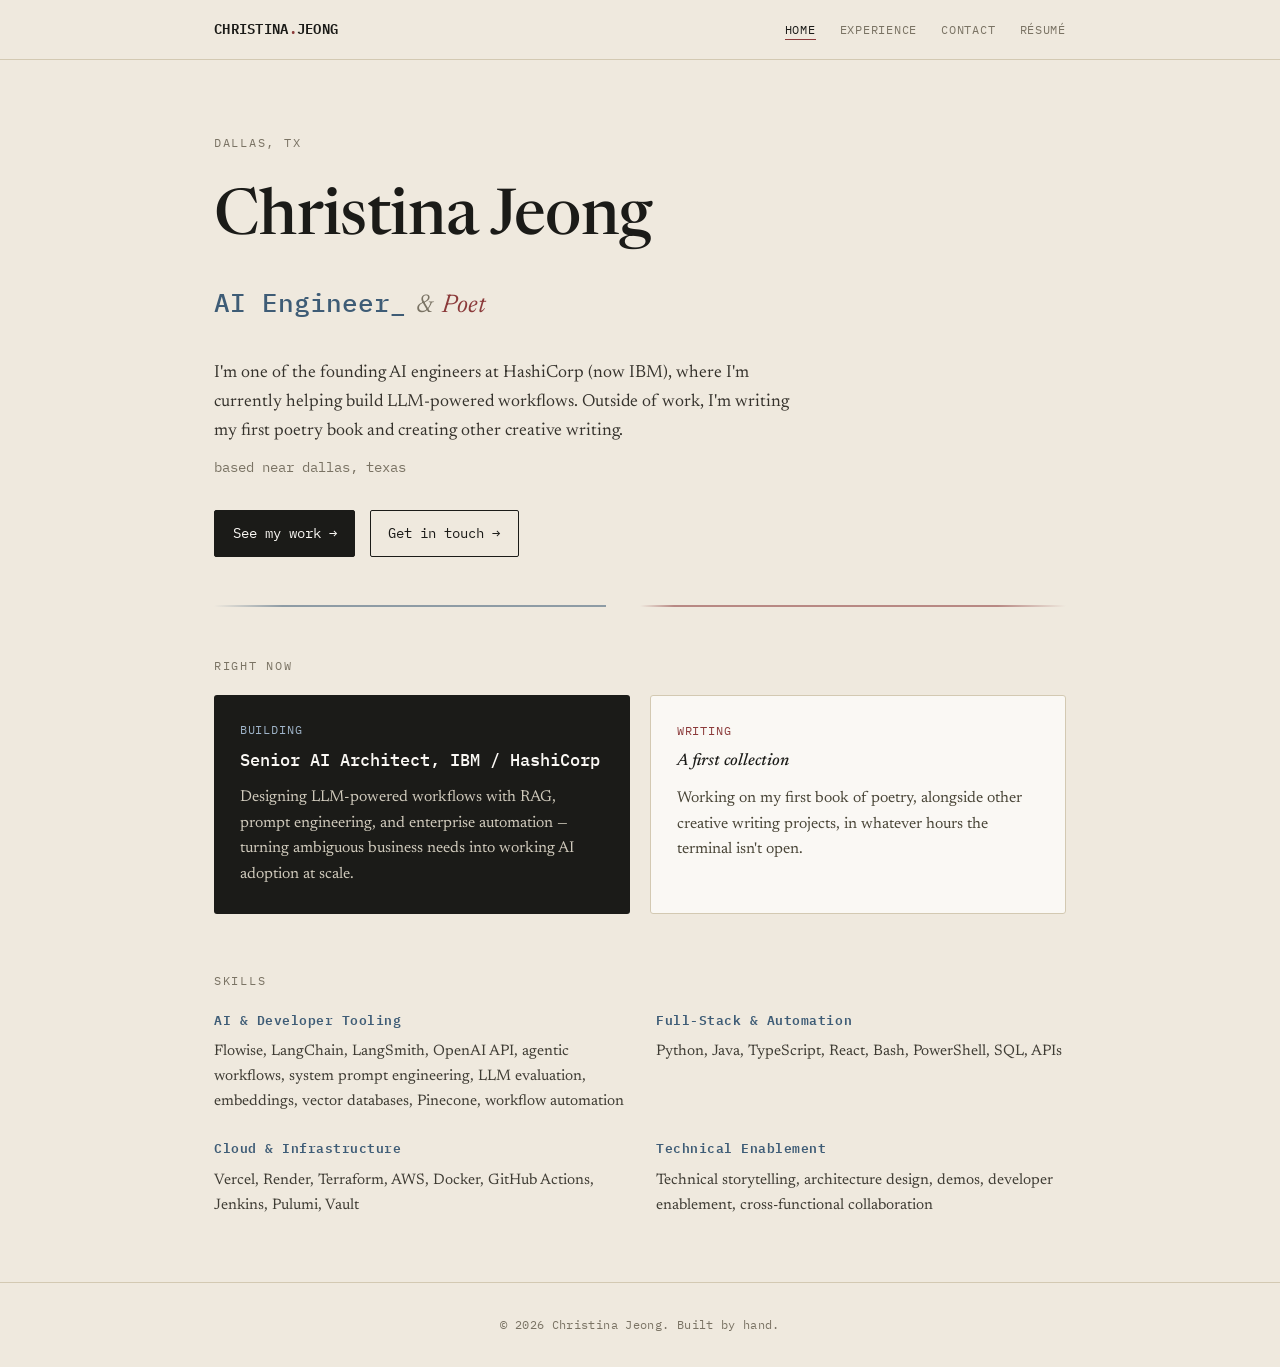
==== index.html @ e39c03c3 "Add files via upload" ====
<!DOCTYPE html>
<html lang="en">
<head>
<meta charset="UTF-8">
<meta name="viewport" content="width=device-width, initial-scale=1.0">
<title>Christina Jeong — AI Engineer &amp; Poet</title>
<meta name="description" content="Christina Jeong is an AI engineer at HashiCorp / IBM building LLM-powered workflows, and a poet writing her first collection.">
<link rel="stylesheet" href="style.css">
</head>
<body>

<nav class="site-nav">
  <div class="wrap">
    <a class="brand" href="index.html">CHRISTINA<span class="dot">.</span>JEONG</a>
    <ul>
      <li><a href="index.html" aria-current="page">Home</a></li>
      <li><a href="experience.html">Experience</a></li>
      <li><a href="contact.html">Contact</a></li>
      <li><a href="resume.pdf">Résumé</a></li>
    </ul>
  </div>
</nav>

<header class="hero">
  <p class="eyebrow">Dallas, TX</p>
  <h1>Christina Jeong</h1>
  <p class="dual-role">
    <span class="voice-code">AI Engineer</span>
    <span class="amp">&amp;</span>
    <span class="voice-verse">Poet</span>
  </p>
  <p class="bio">
    I'm one of the founding AI engineers at HashiCorp (now IBM), where I'm currently
    helping build LLM-powered workflows. Outside of work, I'm writing my first
    poetry book and creating other creative writing.
  </p>
  <p class="location">based near dallas, texas</p>
  <div class="cta-row">
    <a class="btn primary" href="experience.html">See my work →</a>
    <a class="btn ghost" href="contact.html">Get in touch →</a>
  </div>
</header>

<div class="divider"><hr></div>

<section class="now">
  <p class="section-label">Right now</p>
  <div class="now-grid">
    <div class="card code">
      <span class="tag">Building</span>
      <h3>Senior AI Architect, IBM / HashiCorp</h3>
      <p>Designing LLM-powered workflows with RAG, prompt engineering, and
      enterprise automation — turning ambiguous business needs into working
      AI adoption at scale.</p>
    </div>
    <div class="card verse">
      <span class="tag">Writing</span>
      <h3>A first collection</h3>
      <p>Working on my first book of poetry, alongside other creative
      writing projects, in whatever hours the terminal isn't open.</p>
    </div>
  </div>
</section>

<section class="skills">
  <p class="section-label">Skills</p>
  <div class="skill-grid">
    <div class="skill-group">
      <h4>AI &amp; Developer Tooling</h4>
      <p>Flowise, LangChain, LangSmith, OpenAI API, agentic workflows, system
      prompt engineering, LLM evaluation, embeddings, vector databases,
      Pinecone, workflow automation</p>
    </div>
    <div class="skill-group">
      <h4>Full-Stack &amp; Automation</h4>
      <p>Python, Java, TypeScript, React, Bash, PowerShell, SQL, APIs</p>
    </div>
    <div class="skill-group">
      <h4>Cloud &amp; Infrastructure</h4>
      <p>Vercel, Render, Terraform, AWS, Docker, GitHub Actions, Jenkins,
      Pulumi, Vault</p>
    </div>
    <div class="skill-group">
      <h4>Technical Enablement</h4>
      <p>Technical storytelling, architecture design, demos, developer
      enablement, cross-functional collaboration</p>
    </div>
  </div>
</section>

<footer class="site-footer">
  <p>© 2026 Christina Jeong. Built by hand.</p>
</footer>

</body>
</html>
---- style.css ----
/* ============================================================
   Christina Jeong — portfolio stylesheet
   Design concept: two voices, one person — the precision of a
   terminal (AI engineer) and the cadence of a page (poet).
   Mono type carries the engineering voice; italic serif carries
   the literary one. Everything else stays quiet around that.
   ============================================================ */

@import url('https://fonts.googleapis.com/css2?family=IBM+Plex+Mono:ital,wght@0,400;0,500;0,600;1,400&family=Newsreader:ital,opsz,wght@0,6..72,400;0,6..72,500;0,6..72,600;1,6..72,400;1,6..72,500&display=swap');

:root {
  --ink: #1b1b18;
  --paper: #efe9de;
  --paper-dim: #e2dbc9;
  --paper-line: #d3c9b2;
  --code: #3e5c76;
  --verse: #8b3a3a;
  --muted: #7a7364;
  --white: #faf8f4;

  --font-mono: 'IBM Plex Mono', ui-monospace, monospace;
  --font-serif: 'Newsreader', Georgia, serif;

  --max-width: 780px;
  --edge: 1.5rem;
}

* {
  box-sizing: border-box;
}

html {
  scroll-behavior: smooth;
}

@media (prefers-reduced-motion: reduce) {
  html {
    scroll-behavior: auto;
  }
  * {
    animation-duration: 0.01ms !important;
    transition-duration: 0.01ms !important;
  }
}

body {
  margin: 0;
  background: var(--paper);
  color: var(--ink);
  font-family: var(--font-serif);
  font-size: 1.05rem;
  line-height: 1.65;
  -webkit-font-smoothing: antialiased;
}

a {
  color: inherit;
}

a:focus-visible,
button:focus-visible {
  outline: 2px solid var(--code);
  outline-offset: 3px;
}

.wrap {
  max-width: var(--max-width);
  margin: 0 auto;
  padding: 0 var(--edge);
}

/* ---------- nav ---------- */

.site-nav {
  border-bottom: 1px solid var(--paper-line);
  position: sticky;
  top: 0;
  background: rgba(239, 233, 222, 0.92);
  backdrop-filter: blur(6px);
  z-index: 10;
}

.site-nav .wrap {
  max-width: 900px;
  display: flex;
  align-items: center;
  justify-content: space-between;
  padding-top: 1rem;
  padding-bottom: 1rem;
  gap: 1rem;
  flex-wrap: wrap;
}

.site-nav .brand {
  font-family: var(--font-mono);
  font-weight: 600;
  font-size: 0.9rem;
  letter-spacing: 0.02em;
  text-decoration: none;
  color: var(--ink);
}

.site-nav .brand .dot {
  color: var(--verse);
}

.site-nav ul {
  list-style: none;
  display: flex;
  gap: 1.5rem;
  margin: 0;
  padding: 0;
  font-family: var(--font-mono);
  font-size: 0.78rem;
  letter-spacing: 0.06em;
  text-transform: uppercase;
}

.site-nav a {
  text-decoration: none;
  color: var(--muted);
  padding-bottom: 2px;
  border-bottom: 1px solid transparent;
}

.site-nav a:hover,
.site-nav a[aria-current='page'] {
  color: var(--ink);
  border-bottom-color: var(--verse);
}

/* ---------- hero ---------- */

.hero {
  max-width: 900px;
  margin: 0 auto;
  padding: 4.5rem var(--edge) 3rem;
}

.hero .eyebrow {
  font-family: var(--font-mono);
  font-size: 0.78rem;
  letter-spacing: 0.14em;
  text-transform: uppercase;
  color: var(--muted);
  margin: 0 0 0.9rem;
}

.hero h1 {
  font-size: clamp(2.6rem, 6vw, 4rem);
  font-weight: 500;
  margin: 0 0 0.6rem;
  letter-spacing: -0.01em;
}

.dual-role {
  font-size: clamp(1.2rem, 2.6vw, 1.6rem);
  margin: 0 0 2rem;
  display: flex;
  align-items: baseline;
  flex-wrap: wrap;
  gap: 0.6rem;
}

.dual-role .voice-code {
  font-family: var(--font-mono);
  font-weight: 500;
  color: var(--code);
}

.dual-role .voice-code::after {
  content: '_';
  animation: blink 1.1s step-end infinite;
}

@keyframes blink {
  50% {
    opacity: 0;
  }
}

.dual-role .amp {
  font-family: var(--font-serif);
  font-style: italic;
  color: var(--muted);
}

.dual-role .voice-verse {
  font-family: var(--font-serif);
  font-style: italic;
  color: var(--verse);
}

.hero p.bio {
  max-width: 58ch;
  font-size: 1.1rem;
  color: #35322c;
  margin: 0 0 0.6rem;
}

.hero .location {
  font-family: var(--font-mono);
  font-size: 0.85rem;
  color: var(--muted);
  margin: 0 0 2rem;
}

.cta-row {
  display: flex;
  gap: 0.9rem;
  flex-wrap: wrap;
}

.btn {
  font-family: var(--font-mono);
  font-size: 0.85rem;
  text-decoration: none;
  padding: 0.7rem 1.1rem;
  border-radius: 2px;
  border: 1px solid var(--ink);
  color: var(--ink);
  transition: background 0.15s ease, color 0.15s ease;
}

.btn.primary {
  background: var(--ink);
  color: var(--white);
}

.btn.primary:hover {
  background: var(--code);
  border-color: var(--code);
}

.btn.ghost:hover {
  background: var(--ink);
  color: var(--white);
}

/* ---------- signature divider: code dashes fading into an ink stroke ---------- */

.divider {
  max-width: 900px;
  margin: 0 auto;
  padding: 0 var(--edge);
}

.divider hr {
  border: none;
  height: 2px;
  margin: 0 0 3rem;
  background: linear-gradient(
    to right,
    transparent 0%,
    var(--code) 8%,
    var(--code) 46%,
    transparent 46%,
    transparent 50%,
    var(--verse) 54%,
    var(--verse) 92%,
    transparent 100%
  );
  opacity: 0.55;
}

/* ---------- now section: two cards, two textures ---------- */

.now {
  max-width: 900px;
  margin: 0 auto;
  padding: 0 var(--edge) 3.5rem;
}

.now > .section-label {
  font-family: var(--font-mono);
  font-size: 0.78rem;
  letter-spacing: 0.14em;
  text-transform: uppercase;
  color: var(--muted);
  margin: 0 0 1.2rem;
}

.now-grid {
  display: grid;
  grid-template-columns: 1fr 1fr;
  gap: 1.25rem;
}

@media (max-width: 640px) {
  .now-grid {
    grid-template-columns: 1fr;
  }
}

.card {
  padding: 1.6rem;
  border-radius: 3px;
}

.card h3 {
  margin: 0 0 0.6rem;
  font-size: 1.05rem;
}

.card p {
  margin: 0;
  font-size: 0.98rem;
}

.card.code {
  background: var(--ink);
  color: var(--paper);
}

.card.code .tag {
  font-family: var(--font-mono);
  font-size: 0.72rem;
  letter-spacing: 0.08em;
  text-transform: uppercase;
  color: #9fb4c8;
  display: block;
  margin-bottom: 0.5rem;
}

.card.code h3 {
  font-family: var(--font-mono);
  font-weight: 500;
  color: var(--white);
}

.card.code p {
  color: #cfc9bb;
}

.card.verse {
  background: var(--white);
  border: 1px solid var(--paper-line);
}

.card.verse .tag {
  font-family: var(--font-mono);
  font-size: 0.72rem;
  letter-spacing: 0.08em;
  text-transform: uppercase;
  color: var(--verse);
  display: block;
  margin-bottom: 0.5rem;
}

.card.verse h3 {
  font-style: italic;
  font-weight: 500;
}

.card.verse p {
  color: #4a4638;
}

/* ---------- skills ---------- */

.skills {
  max-width: 900px;
  margin: 0 auto;
  padding: 0 var(--edge) 4rem;
}

.skills > .section-label {
  font-family: var(--font-mono);
  font-size: 0.78rem;
  letter-spacing: 0.14em;
  text-transform: uppercase;
  color: var(--muted);
  margin: 0 0 1.2rem;
}

.skill-grid {
  display: grid;
  grid-template-columns: repeat(2, 1fr);
  gap: 1.5rem 2rem;
}

@media (max-width: 640px) {
  .skill-grid {
    grid-template-columns: 1fr;
  }
}

.skill-group h4 {
  font-family: var(--font-mono);
  font-size: 0.82rem;
  letter-spacing: 0.04em;
  color: var(--code);
  margin: 0 0 0.5rem;
  font-weight: 600;
}

.skill-group p {
  margin: 0;
  color: #3f3c34;
  font-size: 0.95rem;
}

/* ---------- footer ---------- */

.site-footer {
  border-top: 1px solid var(--paper-line);
  padding: 2rem var(--edge);
  text-align: center;
}

.site-footer p {
  font-family: var(--font-mono);
  font-size: 0.75rem;
  color: var(--muted);
  margin: 0;
  letter-spacing: 0.03em;
}

/* ---------- experience page ---------- */

.page-header {
  max-width: 900px;
  margin: 0 auto;
  padding: 3.5rem var(--edge) 2rem;
}

.page-header .eyebrow {
  font-family: var(--font-mono);
  font-size: 0.78rem;
  letter-spacing: 0.14em;
  text-transform: uppercase;
  color: var(--muted);
  margin: 0 0 0.7rem;
}

.page-header h1 {
  font-size: clamp(2rem, 4.5vw, 2.8rem);
  font-weight: 500;
  margin: 0 0 0.8rem;
}

.page-header p {
  max-width: 60ch;
  color: #3f3c34;
  margin: 0;
}

.timeline {
  max-width: 900px;
  margin: 0 auto;
  padding: 0 var(--edge) 3rem;
}

.role {
  padding: 2rem 0;
  border-top: 1px solid var(--paper-line);
}

.role:first-child {
  border-top: none;
}

.role-head {
  display: flex;
  justify-content: space-between;
  align-items: baseline;
  flex-wrap: wrap;
  gap: 0.4rem 1rem;
  margin-bottom: 0.3rem;
}

.role-head h2 {
  font-size: 1.25rem;
  font-weight: 500;
  margin: 0;
}

.role-head .dates {
  font-family: var(--font-mono);
  font-size: 0.8rem;
  color: var(--muted);
  white-space: nowrap;
}

.role .place {
  font-family: var(--font-mono);
  font-size: 0.8rem;
  color: var(--code);
  margin: 0 0 0.9rem;
}

.role ul {
  margin: 0;
  padding-left: 1.1rem;
}

.role li {
  margin-bottom: 0.5rem;
  color: #3f3c34;
}

.role li::marker {
  color: var(--verse);
}

.role-sub {
  margin-top: 1rem;
}

.role-sub h3 {
  font-family: var(--font-mono);
  font-size: 0.85rem;
  font-weight: 600;
  color: var(--ink);
  margin: 0 0 0.4rem;
}

.education {
  max-width: 900px;
  margin: 0 auto;
  padding: 0 var(--edge) 4rem;
}

.education .section-label {
  font-family: var(--font-mono);
  font-size: 0.78rem;
  letter-spacing: 0.14em;
  text-transform: uppercase;
  color: var(--muted);
  margin: 0 0 1rem;
}

.education .item {
  display: flex;
  justify-content: space-between;
  flex-wrap: wrap;
  gap: 0.3rem 1rem;
  border-top: 1px solid var(--paper-line);
  padding-top: 1.2rem;
}

.education .item .school {
  font-weight: 500;
}

.education .item .dates {
  font-family: var(--font-mono);
  font-size: 0.8rem;
  color: var(--muted);
}

/* ---------- contact page ---------- */

.contact-main {
  max-width: 900px;
  margin: 0 auto;
  padding: 4.5rem var(--edge) 4rem;
}

.contact-main .eyebrow {
  font-family: var(--font-mono);
  font-size: 0.78rem;
  letter-spacing: 0.14em;
  text-transform: uppercase;
  color: var(--muted);
  margin: 0 0 0.8rem;
}

.contact-main h1 {
  font-size: clamp(2.2rem, 5vw, 3.2rem);
  font-weight: 500;
  font-style: italic;
  margin: 0 0 1.2rem;
  color: var(--verse);
}

.contact-main > p {
  max-width: 55ch;
  color: #3f3c34;
  margin: 0 0 2.5rem;
}

.contact-list {
  list-style: none;
  margin: 0;
  padding: 0;
  display: flex;
  flex-direction: column;
  gap: 1rem;
  max-width: 480px;
}

.contact-list li {
  border: 1px solid var(--paper-line);
  border-radius: 3px;
  background: var(--white);
}

.contact-list a {
  display: flex;
  justify-content: space-between;
  align-items: center;
  padding: 1rem 1.2rem;
  text-decoration: none;
  gap: 1rem;
}

.contact-list .label {
  font-family: var(--font-mono);
  font-size: 0.72rem;
  letter-spacing: 0.08em;
  text-transform: uppercase;
  color: var(--muted);
  display: block;
  margin-bottom: 0.2rem;
}

.contact-list .value {
  font-size: 1rem;
  word-break: break-word;
}

.contact-list .arrow {
  font-family: var(--font-mono);
  color: var(--code);
  flex-shrink: 0;
}

.contact-list a:hover .arrow {
  color: var(--verse);
}
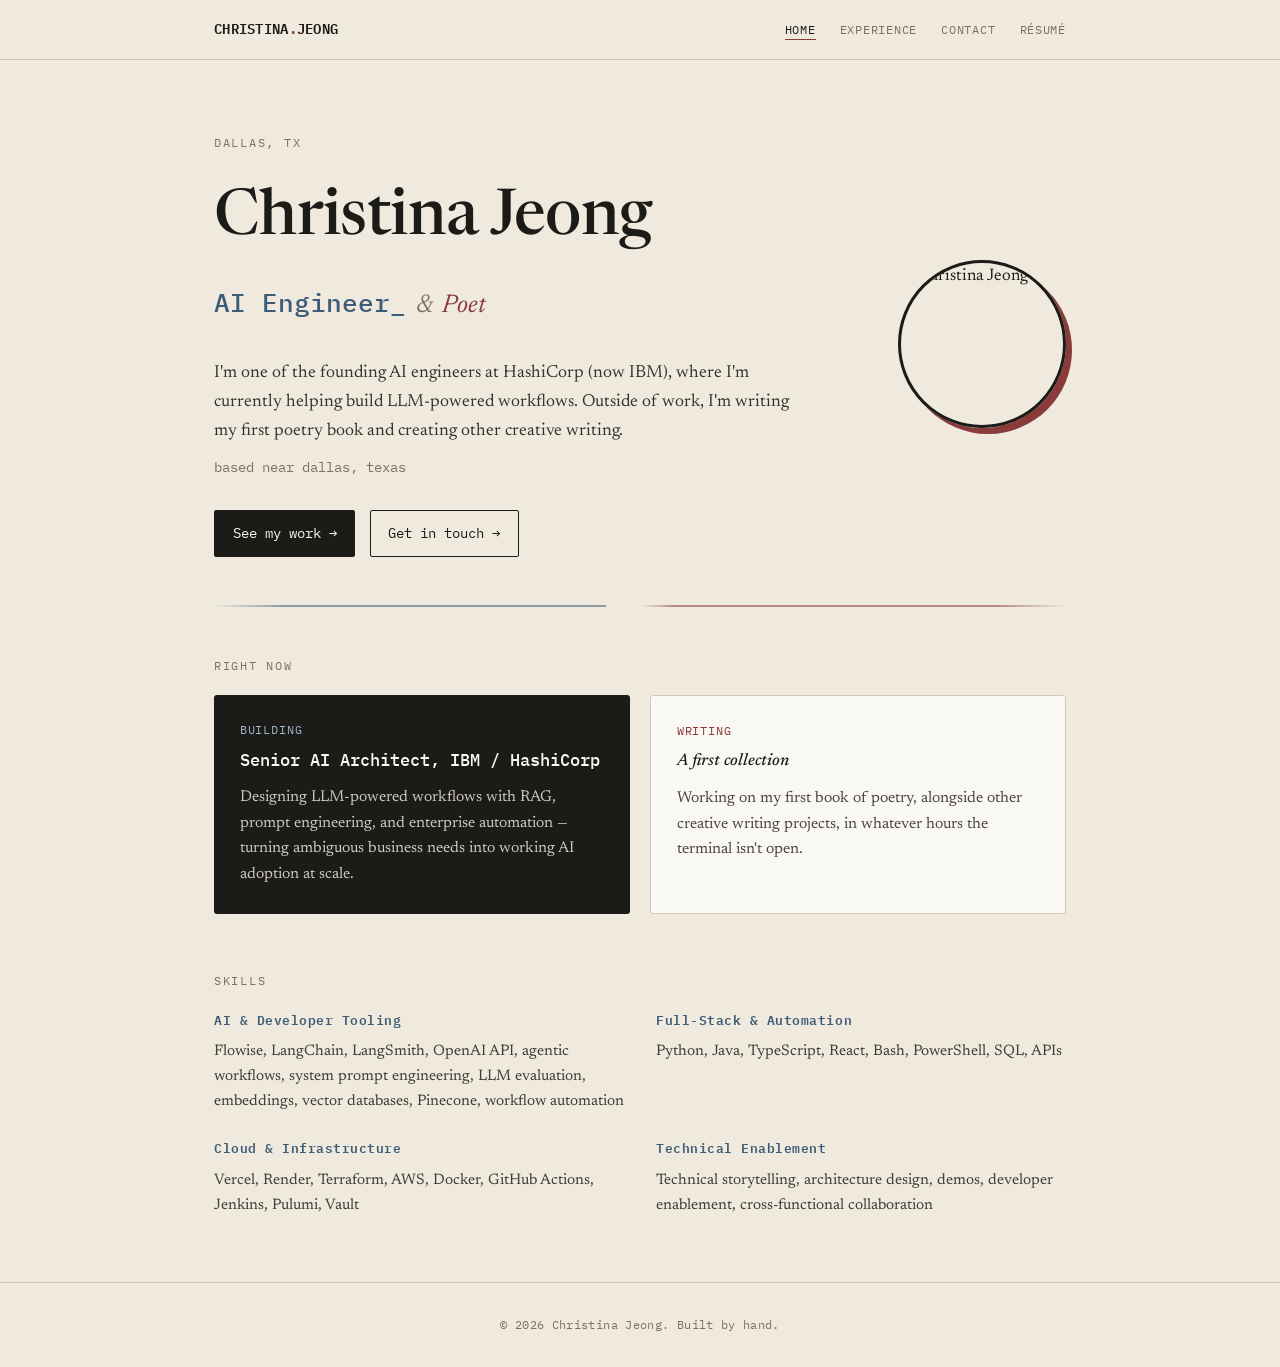
==== commit 129a8371: "Add files via upload" ====
--- a/index.html
+++ b/index.html
@@ -22,22 +22,27 @@
 </nav>
 
 <header class="hero">
-  <p class="eyebrow">Dallas, TX</p>
-  <h1>Christina Jeong</h1>
-  <p class="dual-role">
-    <span class="voice-code">AI Engineer</span>
-    <span class="amp">&amp;</span>
-    <span class="voice-verse">Poet</span>
-  </p>
-  <p class="bio">
-    I'm one of the founding AI engineers at HashiCorp (now IBM), where I'm currently
-    helping build LLM-powered workflows. Outside of work, I'm writing my first
-    poetry book and creating other creative writing.
-  </p>
-  <p class="location">based near dallas, texas</p>
-  <div class="cta-row">
-    <a class="btn primary" href="experience.html">See my work →</a>
-    <a class="btn ghost" href="contact.html">Get in touch →</a>
+  <div class="hero-text">
+    <p class="eyebrow">Dallas, TX</p>
+    <h1>Christina Jeong</h1>
+    <p class="dual-role">
+      <span class="voice-code">AI Engineer</span>
+      <span class="amp">&amp;</span>
+      <span class="voice-verse">Poet</span>
+    </p>
+    <p class="bio">
+      I'm one of the founding AI engineers at HashiCorp (now IBM), where I'm currently
+      helping build LLM-powered workflows. Outside of work, I'm writing my first
+      poetry book and creating other creative writing.
+    </p>
+    <p class="location">based near dallas, texas</p>
+    <div class="cta-row">
+      <a class="btn primary" href="experience.html">See my work →</a>
+      <a class="btn ghost" href="contact.html">Get in touch →</a>
+    </div>
+  </div>
+  <div class="headshot">
+    <img src="img/headshot.jpg" alt="Christina Jeong">
   </div>
 </header>
 
--- a/style.css
+++ b/style.css
@@ -135,6 +135,48 @@
   max-width: 900px;
   margin: 0 auto;
   padding: 4.5rem var(--edge) 3rem;
+  display: flex;
+  align-items: center;
+  gap: 3rem;
+}
+
+.hero .hero-text {
+  flex: 1;
+  min-width: 0;
+}
+
+.hero .headshot {
+  flex-shrink: 0;
+  width: 168px;
+  height: 168px;
+  border-radius: 50%;
+  overflow: hidden;
+  border: 3px solid var(--ink);
+  box-shadow: 6px 6px 0 var(--verse);
+}
+
+.hero .headshot img {
+  width: 100%;
+  height: 100%;
+  object-fit: cover;
+  display: block;
+}
+
+@media (max-width: 640px) {
+  .hero {
+    flex-direction: column-reverse;
+    text-align: center;
+    gap: 1.75rem;
+  }
+
+  .hero .dual-role,
+  .hero .cta-row {
+    justify-content: center;
+  }
+
+  .hero .bio {
+    max-width: 100%;
+  }
 }
 
 .hero .eyebrow {
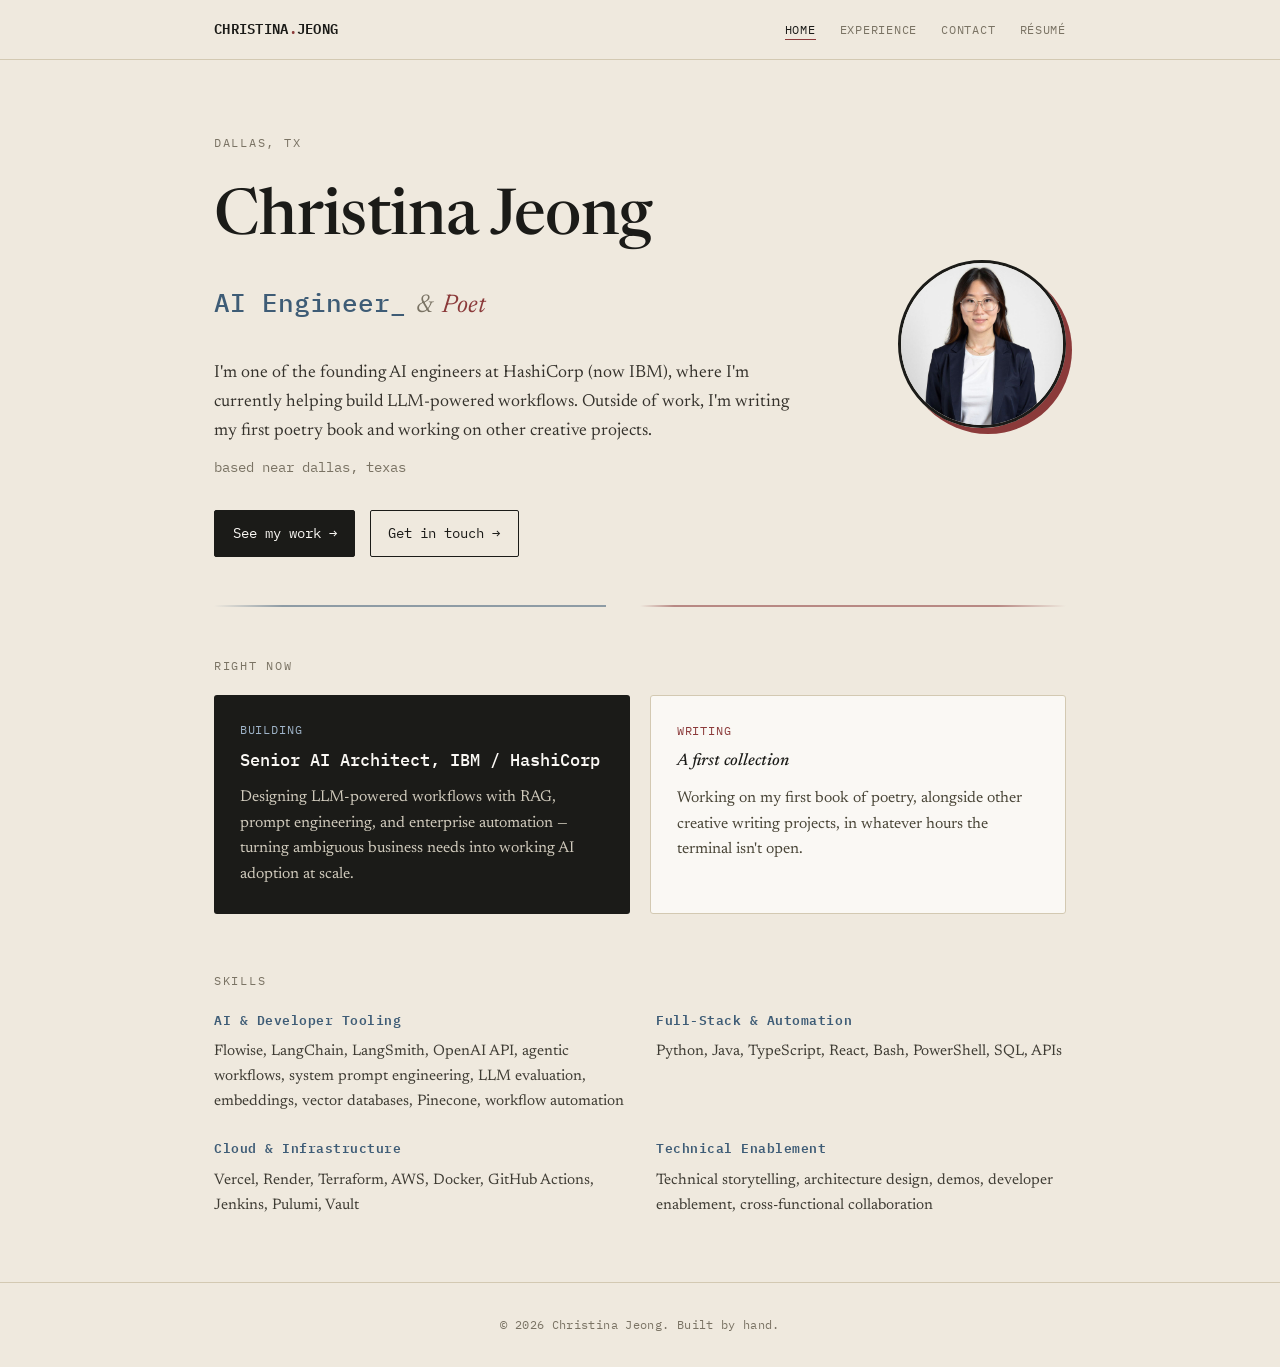
==== commit c150e6cb: "moved headshot into img folder" ====
--- a/index.html
+++ b/index.html
@@ -33,7 +33,7 @@
     <p class="bio">
       I'm one of the founding AI engineers at HashiCorp (now IBM), where I'm currently
       helping build LLM-powered workflows. Outside of work, I'm writing my first
-      poetry book and creating other creative writing.
+      poetry book and working on other creative projects.
     </p>
     <p class="location">based near dallas, texas</p>
     <div class="cta-row">
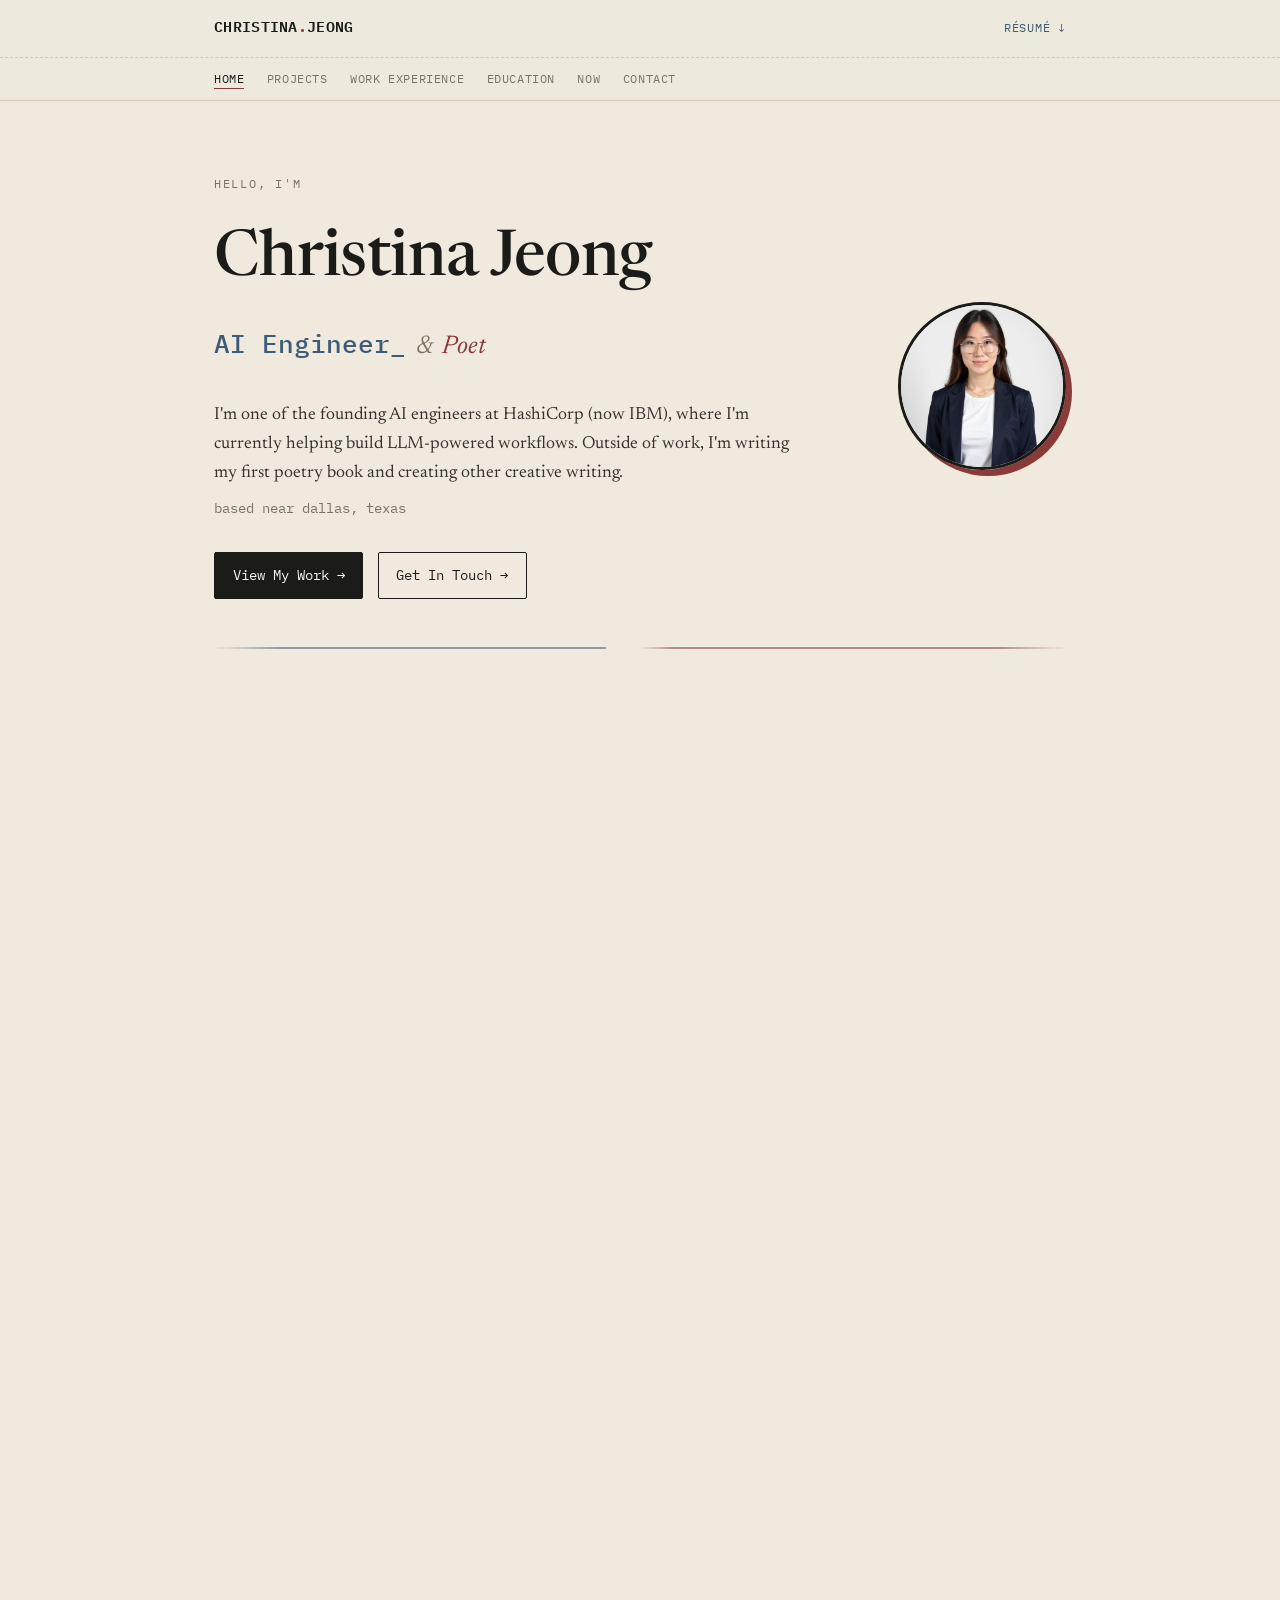
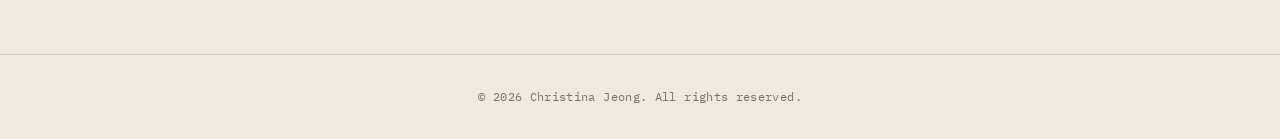
==== commit e3fc2a3d: "updating site layout and content" ====
--- a/index.html
+++ b/index.html
@@ -9,21 +9,30 @@
 </head>
 <body>
 
-<nav class="site-nav">
-  <div class="wrap">
-    <a class="brand" href="index.html">CHRISTINA<span class="dot">.</span>JEONG</a>
-    <ul>
-      <li><a href="index.html" aria-current="page">Home</a></li>
-      <li><a href="experience.html">Experience</a></li>
-      <li><a href="contact.html">Contact</a></li>
-      <li><a href="resume.pdf">Résumé</a></li>
-    </ul>
+<div class="site-nav">
+  <div class="nav-top">
+    <div class="wrap">
+      <a class="brand" href="index.html">CHRISTINA<span class="dot">.</span>JEONG</a>
+      <a class="resume-link" href="resume.pdf">Résumé ↓</a>
+    </div>
   </div>
-</nav>
+  <div class="nav-secondary">
+    <div class="wrap">
+      <ul>
+        <li><a href="index.html" aria-current="page">Home</a></li>
+        <li><a href="projects.html">Projects</a></li>
+        <li><a href="experience.html">Work Experience</a></li>
+        <li><a href="education.html">Education</a></li>
+        <li><a href="now.html">Now</a></li>
+        <li><a href="contact.html">Contact</a></li>
+      </ul>
+    </div>
+  </div>
+</div>
 
 <header class="hero">
   <div class="hero-text">
-    <p class="eyebrow">Dallas, TX</p>
+    <p class="eyebrow">Hello, I'm</p>
     <h1>Christina Jeong</h1>
     <p class="dual-role">
       <span class="voice-code">AI Engineer</span>
@@ -33,12 +42,12 @@
     <p class="bio">
       I'm one of the founding AI engineers at HashiCorp (now IBM), where I'm currently
       helping build LLM-powered workflows. Outside of work, I'm writing my first
-      poetry book and working on other creative projects.
+      poetry book and creating other creative writing.
     </p>
     <p class="location">based near dallas, texas</p>
     <div class="cta-row">
-      <a class="btn primary" href="experience.html">See my work →</a>
-      <a class="btn ghost" href="contact.html">Get in touch →</a>
+      <a class="btn primary" href="experience.html">View My Work →</a>
+      <a class="btn ghost" href="contact.html">Get In Touch →</a>
     </div>
   </div>
   <div class="headshot">
@@ -48,26 +57,54 @@
 
 <div class="divider"><hr></div>
 
-<section class="now">
-  <p class="section-label">Right now</p>
-  <div class="now-grid">
-    <div class="card code">
-      <span class="tag">Building</span>
+<section class="highlights reveal">
+  <p class="section-label">Highlights</p>
+  <div class="highlight-grid">
+    <div class="highlight-card">
       <h3>Senior AI Architect, IBM / HashiCorp</h3>
-      <p>Designing LLM-powered workflows with RAG, prompt engineering, and
+      <p>Designing LLM-powered workflows using RAG, prompt engineering, and
       enterprise automation — turning ambiguous business needs into working
       AI adoption at scale.</p>
+      <a class="link" href="experience.html">View experience →</a>
     </div>
-    <div class="card verse">
-      <span class="tag">Writing</span>
-      <h3>A first collection</h3>
-      <p>Working on my first book of poetry, alongside other creative
+    <div class="highlight-card">
+      <h3>A First Poetry Collection</h3>
+      <p>Currently writing my first book of poetry alongside other creative
       writing projects, in whatever hours the terminal isn't open.</p>
+      <a class="link" href="now.html">See what I'm working on →</a>
     </div>
   </div>
 </section>
 
-<section class="skills">
+<section class="expertise reveal">
+  <p class="section-label">Areas of Expertise</p>
+  <div class="expertise-grid">
+    <div class="expertise-item">
+      <h3><span class="mark">＊</span> AI &amp; LLM Workflow Engineering</h3>
+      <p>Hands-on experience building LLM-powered workflows with RAG, system
+      prompt engineering, model evaluation, embeddings, vector databases,
+      and LangSmith observability.</p>
+    </div>
+    <div class="expertise-item">
+      <h3><span class="mark">＊</span> Solutions Architecture &amp; Enablement</h3>
+      <p>Technical discovery, adoption roadmaps, and stakeholder enablement
+      for enterprise accounts — translating complex capabilities into
+      measurable business outcomes.</p>
+    </div>
+    <div class="expertise-item">
+      <h3><span class="mark">＊</span> Cloud &amp; DevOps Engineering</h3>
+      <p>Infrastructure as code, cloud migration, and observability using
+      Terraform, AWS, Docker, and CI/CD pipelines.</p>
+    </div>
+    <div class="expertise-item">
+      <h3><span class="mark">＊</span> Creative Writing &amp; Poetry</h3>
+      <p><em>More on this soon — I'm still shaping how I want to write about
+      my writing.</em></p>
+    </div>
+  </div>
+</section>
+
+<section class="skills reveal">
   <p class="section-label">Skills</p>
   <div class="skill-grid">
     <div class="skill-group">
@@ -94,8 +131,9 @@
 </section>
 
 <footer class="site-footer">
-  <p>© 2026 Christina Jeong. Built by hand.</p>
+  <p>© 2026 Christina Jeong. All rights reserved.</p>
 </footer>
 
+<script src="main.js"></script>
 </body>
 </html>
--- a/style.css
+++ b/style.css
@@ -69,32 +69,35 @@
   padding: 0 var(--edge);
 }
 
-/* ---------- nav ---------- */
+/* ---------- nav (two-tier: identity row + section row) ---------- */
 
 .site-nav {
-  border-bottom: 1px solid var(--paper-line);
   position: sticky;
   top: 0;
-  background: rgba(239, 233, 222, 0.92);
+  background: rgba(239, 233, 222, 0.94);
   backdrop-filter: blur(6px);
   z-index: 10;
-}
-
-.site-nav .wrap {
+  border-bottom: 1px solid var(--paper-line);
+}
+
+.nav-top {
+  border-bottom: 1px dashed var(--paper-line);
+}
+
+.nav-top .wrap {
   max-width: 900px;
   display: flex;
   align-items: center;
   justify-content: space-between;
-  padding-top: 1rem;
-  padding-bottom: 1rem;
+  padding-top: 0.9rem;
+  padding-bottom: 0.9rem;
   gap: 1rem;
-  flex-wrap: wrap;
 }
 
 .site-nav .brand {
   font-family: var(--font-mono);
   font-weight: 600;
-  font-size: 0.9rem;
+  font-size: 0.95rem;
   letter-spacing: 0.02em;
   text-decoration: none;
   color: var(--ink);
@@ -104,16 +107,38 @@
   color: var(--verse);
 }
 
+.nav-top .resume-link {
+  font-family: var(--font-mono);
+  font-size: 0.78rem;
+  letter-spacing: 0.06em;
+  text-transform: uppercase;
+  text-decoration: none;
+  color: var(--code);
+  border-bottom: 1px solid transparent;
+}
+
+.nav-top .resume-link:hover {
+  border-bottom-color: var(--code);
+}
+
+.nav-secondary .wrap {
+  max-width: 900px;
+  padding-top: 0.7rem;
+  padding-bottom: 0.7rem;
+  overflow-x: auto;
+}
+
 .site-nav ul {
   list-style: none;
   display: flex;
-  gap: 1.5rem;
+  gap: 1.4rem;
   margin: 0;
   padding: 0;
   font-family: var(--font-mono);
-  font-size: 0.78rem;
-  letter-spacing: 0.06em;
-  text-transform: uppercase;
+  font-size: 0.76rem;
+  letter-spacing: 0.05em;
+  text-transform: uppercase;
+  white-space: nowrap;
 }
 
 .site-nav a {
@@ -121,6 +146,7 @@
   color: var(--muted);
   padding-bottom: 2px;
   border-bottom: 1px solid transparent;
+  transition: color 0.15s ease, border-color 0.15s ease;
 }
 
 .site-nav a:hover,
@@ -398,6 +424,369 @@
   color: #4a4638;
 }
 
+/* ---------- scroll reveal (pizazz, respects reduced motion) ---------- */
+
+.reveal {
+  opacity: 0;
+  transform: translateY(14px);
+  transition: opacity 0.6s ease, transform 0.6s ease;
+}
+
+.reveal.is-visible {
+  opacity: 1;
+  transform: translateY(0);
+}
+
+@media (prefers-reduced-motion: reduce) {
+  .reveal {
+    opacity: 1;
+    transform: none;
+  }
+}
+
+/* ---------- highlights ---------- */
+
+.highlights {
+  max-width: 900px;
+  margin: 0 auto;
+  padding: 0 var(--edge) 3.5rem;
+}
+
+.highlights > .section-label,
+.expertise > .section-label {
+  font-family: var(--font-mono);
+  font-size: 0.78rem;
+  letter-spacing: 0.14em;
+  text-transform: uppercase;
+  color: var(--muted);
+  margin: 0 0 1.2rem;
+}
+
+.highlight-grid {
+  display: grid;
+  grid-template-columns: 1fr 1fr;
+  gap: 1.25rem;
+}
+
+@media (max-width: 640px) {
+  .highlight-grid {
+    grid-template-columns: 1fr;
+  }
+}
+
+.highlight-card {
+  padding: 1.6rem;
+  border: 1px solid var(--paper-line);
+  border-radius: 3px;
+  background: var(--white);
+  transition: transform 0.2s ease, box-shadow 0.2s ease, border-color 0.2s ease;
+}
+
+.highlight-card:hover {
+  transform: translateY(-3px);
+  border-color: var(--code);
+  box-shadow: 4px 4px 0 var(--code);
+}
+
+.highlight-card h3 {
+  margin: 0 0 0.6rem;
+  font-size: 1.05rem;
+}
+
+.highlight-card p {
+  margin: 0 0 1rem;
+  font-size: 0.96rem;
+  color: #4a4638;
+}
+
+.highlight-card .link {
+  font-family: var(--font-mono);
+  font-size: 0.82rem;
+  text-decoration: none;
+  color: var(--verse);
+  border-bottom: 1px solid transparent;
+}
+
+.highlight-card .link:hover {
+  border-bottom-color: var(--verse);
+}
+
+/* ---------- areas of expertise ---------- */
+
+.expertise {
+  max-width: 900px;
+  margin: 0 auto;
+  padding: 0 var(--edge) 3.5rem;
+}
+
+.expertise-grid {
+  display: grid;
+  grid-template-columns: 1fr 1fr;
+  gap: 1.5rem 2rem;
+}
+
+@media (max-width: 640px) {
+  .expertise-grid {
+    grid-template-columns: 1fr;
+  }
+}
+
+.expertise-item h3 {
+  font-size: 1rem;
+  margin: 0 0 0.5rem;
+  display: flex;
+  align-items: center;
+  gap: 0.5rem;
+}
+
+.expertise-item h3 .mark {
+  color: var(--verse);
+  font-family: var(--font-serif);
+  font-style: italic;
+}
+
+.expertise-item p {
+  margin: 0;
+  font-size: 0.95rem;
+  color: #4a4638;
+}
+
+/* ---------- now page: story intro + personal facts ---------- */
+
+.story-intro {
+  max-width: 900px;
+  margin: 0 auto;
+  padding: 0 var(--edge) 3rem;
+}
+
+.story-intro blockquote {
+  margin: 0;
+  padding-left: 1.5rem;
+  border-left: 3px solid var(--verse);
+  font-family: var(--font-serif);
+  font-style: italic;
+  font-size: 1.35rem;
+  line-height: 1.55;
+  color: #2a271f;
+}
+
+.story-intro .fine-print {
+  margin: 1rem 0 0 1.5rem;
+  font-family: var(--font-mono);
+  font-size: 0.78rem;
+  letter-spacing: 0.04em;
+  color: var(--muted);
+}
+
+.facts {
+  max-width: 900px;
+  margin: 0 auto;
+  padding: 0 var(--edge) 3rem;
+}
+
+.facts > .section-label {
+  font-family: var(--font-mono);
+  font-size: 0.78rem;
+  letter-spacing: 0.14em;
+  text-transform: uppercase;
+  color: var(--muted);
+  margin: 0 0 1.2rem;
+}
+
+.facts-grid {
+  display: grid;
+  grid-template-columns: 1fr 1fr;
+  gap: 1.5rem 2rem;
+}
+
+@media (max-width: 640px) {
+  .facts-grid {
+    grid-template-columns: 1fr;
+  }
+}
+
+.fact-block h4 {
+  font-family: var(--font-mono);
+  font-size: 0.82rem;
+  letter-spacing: 0.04em;
+  color: var(--code);
+  margin: 0 0 0.7rem;
+  font-weight: 600;
+}
+
+.tag-row {
+  display: flex;
+  flex-wrap: wrap;
+  gap: 0.5rem;
+}
+
+.tag-chip {
+  font-family: var(--font-mono);
+  font-size: 0.8rem;
+  border: 1px solid var(--paper-line);
+  background: var(--white);
+  border-radius: 999px;
+  padding: 0.35rem 0.8rem;
+  color: #3f3c34;
+}
+
+.tag-chip .level {
+  color: var(--verse);
+  font-size: 0.7rem;
+  text-transform: uppercase;
+  letter-spacing: 0.04em;
+  margin-left: 0.3rem;
+}
+
+.tag-chip.learning {
+  border-style: dashed;
+  border-color: var(--code);
+  color: var(--code);
+}
+
+.fact-block p.plain {
+  margin: 0;
+  font-size: 0.95rem;
+  color: #4a4638;
+}
+
+.fact-block .book-title {
+  font-style: italic;
+}
+
+/* ---------- project preview card ---------- */
+
+.project-list {
+  max-width: 900px;
+  margin: 0 auto;
+  padding: 0 var(--edge) 2rem;
+}
+
+.project-card {
+  display: grid;
+  grid-template-columns: 220px 1fr;
+  gap: 1.75rem;
+  border: 1px solid var(--paper-line);
+  border-radius: 4px;
+  background: var(--white);
+  overflow: hidden;
+  text-decoration: none;
+  color: inherit;
+  transition: transform 0.2s ease, box-shadow 0.2s ease, border-color 0.2s ease;
+}
+
+.project-card:hover {
+  transform: translateY(-3px);
+  border-color: var(--verse);
+  box-shadow: 5px 5px 0 var(--verse);
+}
+
+.project-card .thumb {
+  width: 100%;
+  height: 100%;
+  min-height: 160px;
+  object-fit: cover;
+  display: block;
+}
+
+.project-card .content {
+  padding: 1.5rem 1.5rem 1.5rem 0;
+  display: flex;
+  flex-direction: column;
+  justify-content: center;
+}
+
+.project-card .badge {
+  display: inline-block;
+  align-self: flex-start;
+  font-family: var(--font-mono);
+  font-size: 0.68rem;
+  letter-spacing: 0.08em;
+  text-transform: uppercase;
+  color: var(--verse);
+  border: 1px solid var(--verse);
+  border-radius: 999px;
+  padding: 0.2rem 0.6rem;
+  margin-bottom: 0.7rem;
+}
+
+.project-card h3 {
+  margin: 0 0 0.3rem;
+  font-style: italic;
+  font-size: 1.3rem;
+}
+
+.project-card .subtitle {
+  font-family: var(--font-mono);
+  font-size: 0.8rem;
+  color: var(--muted);
+  margin: 0 0 0.8rem;
+}
+
+.project-card p.desc {
+  margin: 0 0 0.9rem;
+  font-size: 0.95rem;
+  color: #4a4638;
+}
+
+.project-card .meta {
+  font-family: var(--font-mono);
+  font-size: 0.75rem;
+  color: var(--code);
+}
+
+@media (max-width: 640px) {
+  .project-card {
+    grid-template-columns: 1fr;
+  }
+  .project-card .content {
+    padding: 0 1.25rem 1.5rem;
+  }
+  .project-card .thumb {
+    min-height: 200px;
+  }
+}
+
+/* ---------- placeholder ---------- */
+
+.placeholder-block {
+  max-width: 900px;
+  margin: 0 auto;
+  padding: 3rem var(--edge) 4.5rem;
+}
+
+.placeholder-card {
+  border: 1px dashed var(--paper-line);
+  border-radius: 4px;
+  padding: 2.5rem 2rem;
+  text-align: center;
+  background: rgba(255, 255, 255, 0.4);
+}
+
+.placeholder-card .tag {
+  display: inline-block;
+  font-family: var(--font-mono);
+  font-size: 0.7rem;
+  letter-spacing: 0.1em;
+  text-transform: uppercase;
+  color: var(--verse);
+  border: 1px solid var(--verse);
+  border-radius: 999px;
+  padding: 0.25rem 0.7rem;
+  margin-bottom: 1rem;
+}
+
+.placeholder-card h2 {
+  margin: 0 0 0.6rem;
+  font-size: 1.5rem;
+}
+
+.placeholder-card p {
+  max-width: 44ch;
+  margin: 0 auto 1.2rem;
+  color: var(--muted);
+}
+
 /* ---------- skills ---------- */
 
 .skills {
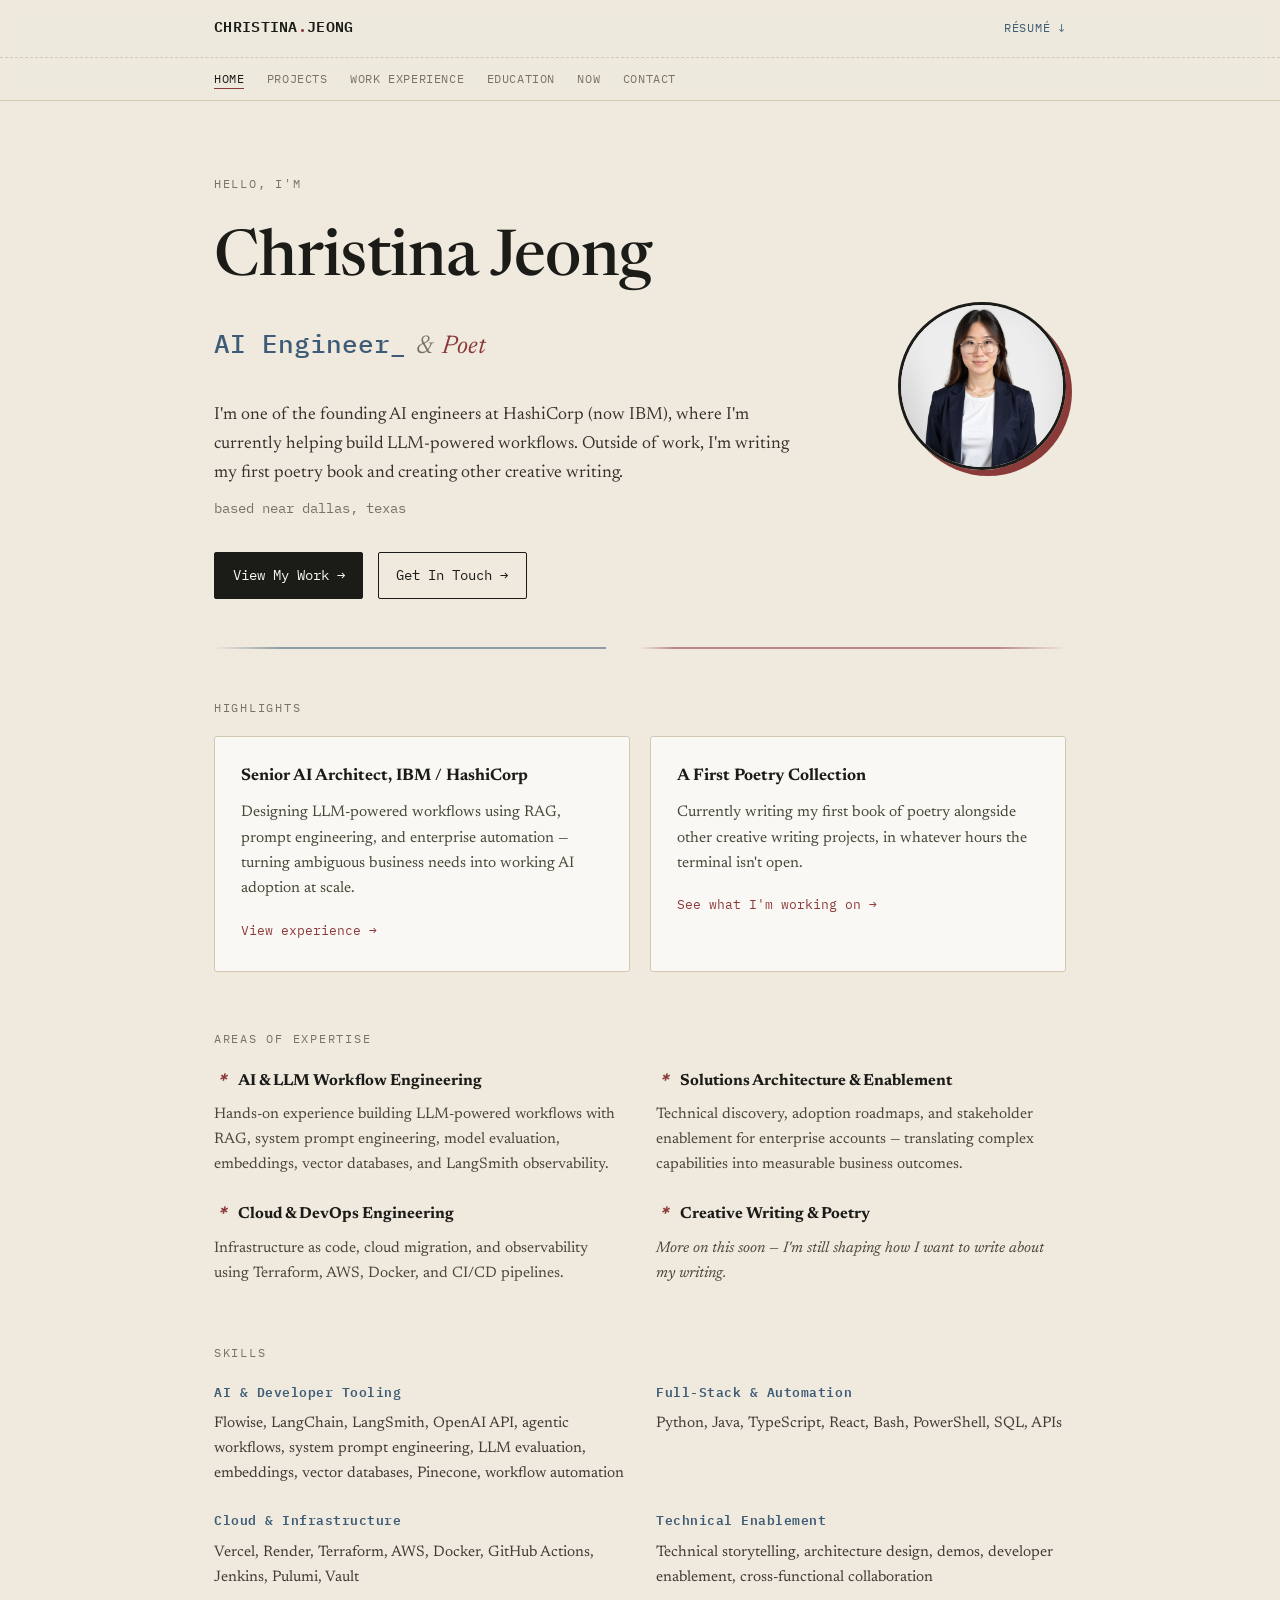
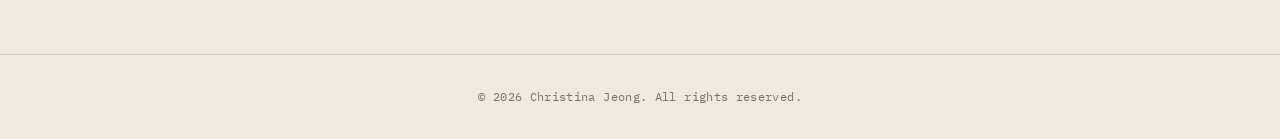
==== commit 4fead202: "fixing opacity issues" ====
--- a/index.html
+++ b/index.html
@@ -134,6 +134,5 @@
   <p>© 2026 Christina Jeong. All rights reserved.</p>
 </footer>
 
-<script src="main.js"></script>
 </body>
 </html>
--- a/style.css
+++ b/style.css
@@ -424,23 +424,26 @@
   color: #4a4638;
 }
 
-/* ---------- scroll reveal (pizazz, respects reduced motion) ---------- */
+/* ---------- entrance fade (CSS-only, no JS dependency) ---------- */
+
+@keyframes fadeUp {
+  from {
+    opacity: 0;
+    transform: translateY(14px);
+  }
+  to {
+    opacity: 1;
+    transform: none;
+  }
+}
 
 .reveal {
-  opacity: 0;
-  transform: translateY(14px);
-  transition: opacity 0.6s ease, transform 0.6s ease;
-}
-
-.reveal.is-visible {
-  opacity: 1;
-  transform: translateY(0);
+  animation: fadeUp 0.7s ease both;
 }
 
 @media (prefers-reduced-motion: reduce) {
   .reveal {
-    opacity: 1;
-    transform: none;
+    animation: none;
   }
 }
 
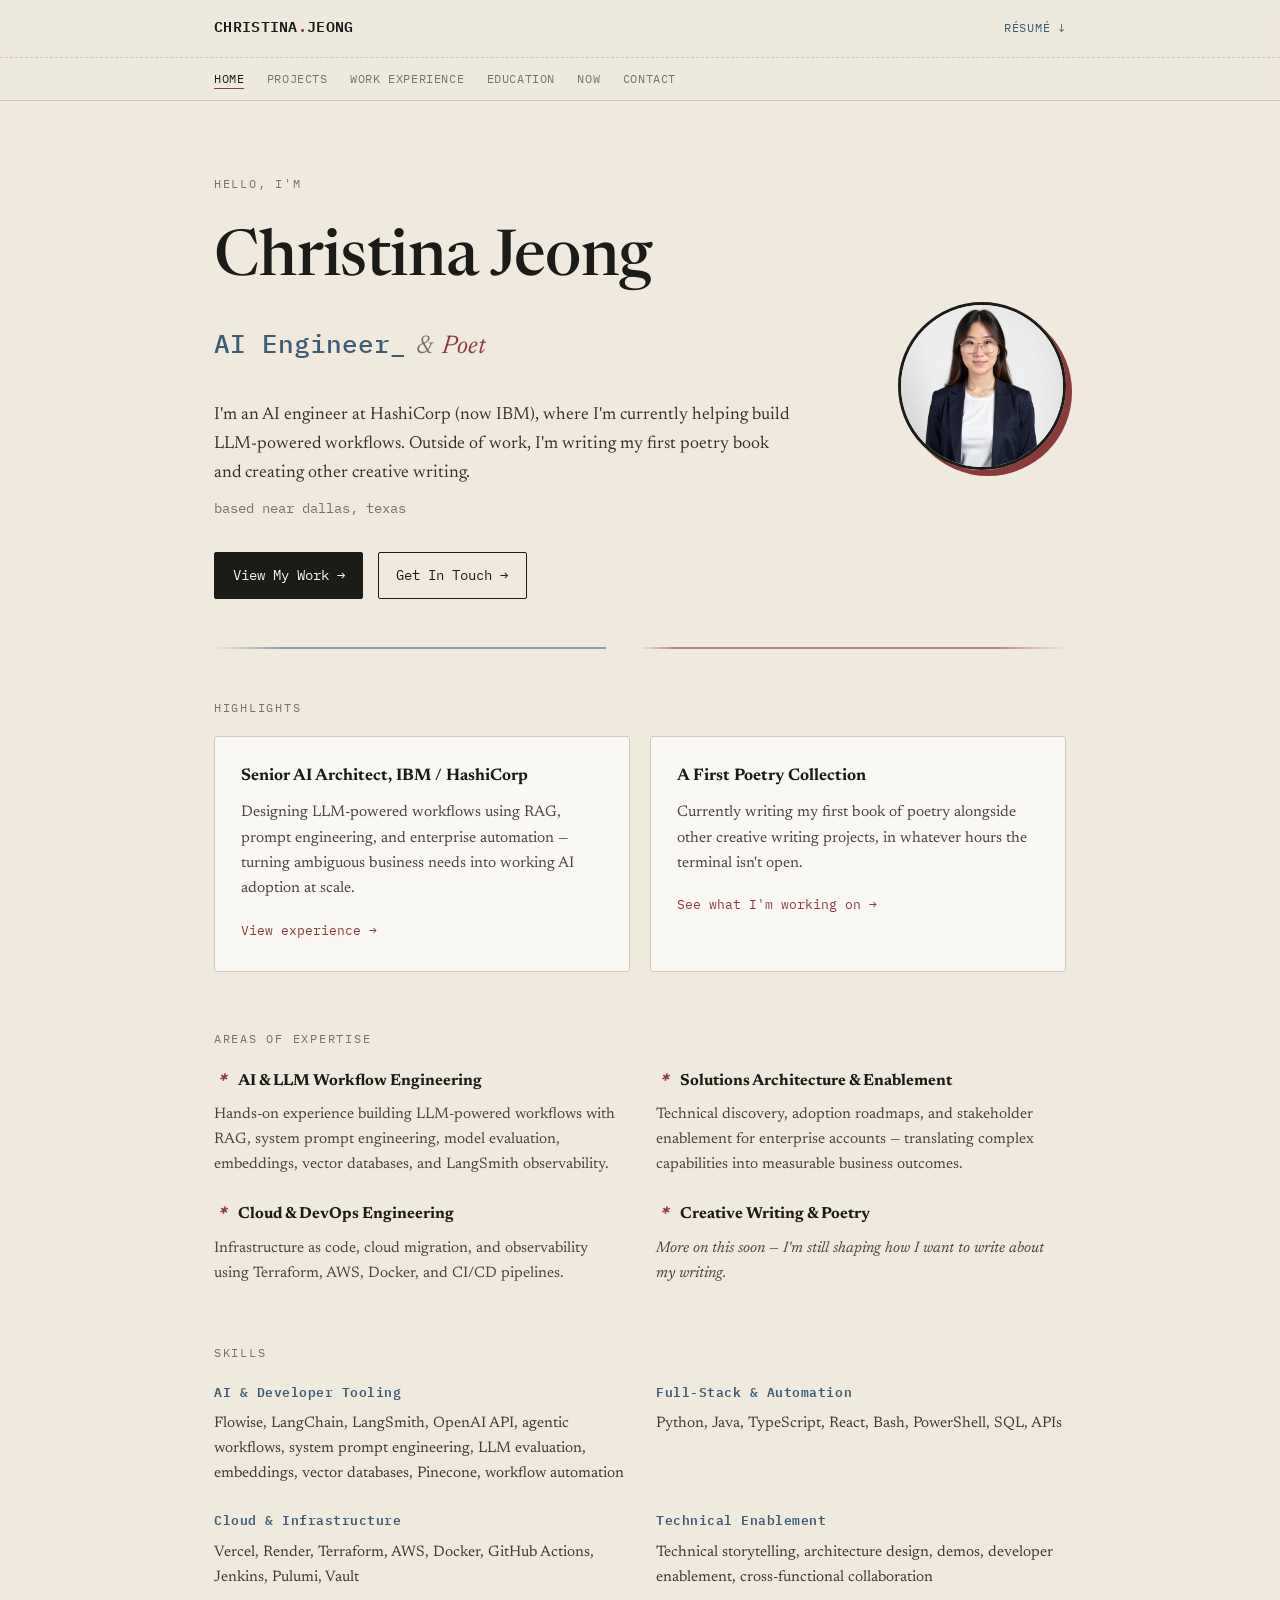
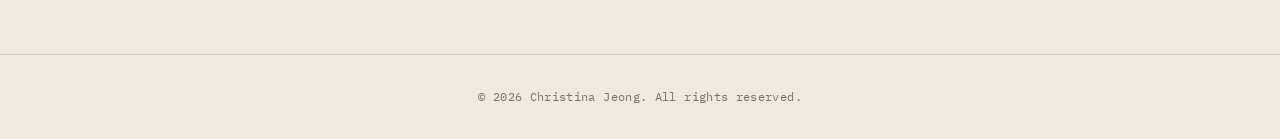
==== commit d0a0446f: "adding non traditional experience and more about my education" ====
--- a/index.html
+++ b/index.html
@@ -40,7 +40,7 @@
       <span class="voice-verse">Poet</span>
     </p>
     <p class="bio">
-      I'm one of the founding AI engineers at HashiCorp (now IBM), where I'm currently
+      I'm an AI engineer at HashiCorp (now IBM), where I'm currently
       helping build LLM-powered workflows. Outside of work, I'm writing my first
       poetry book and creating other creative writing.
     </p>
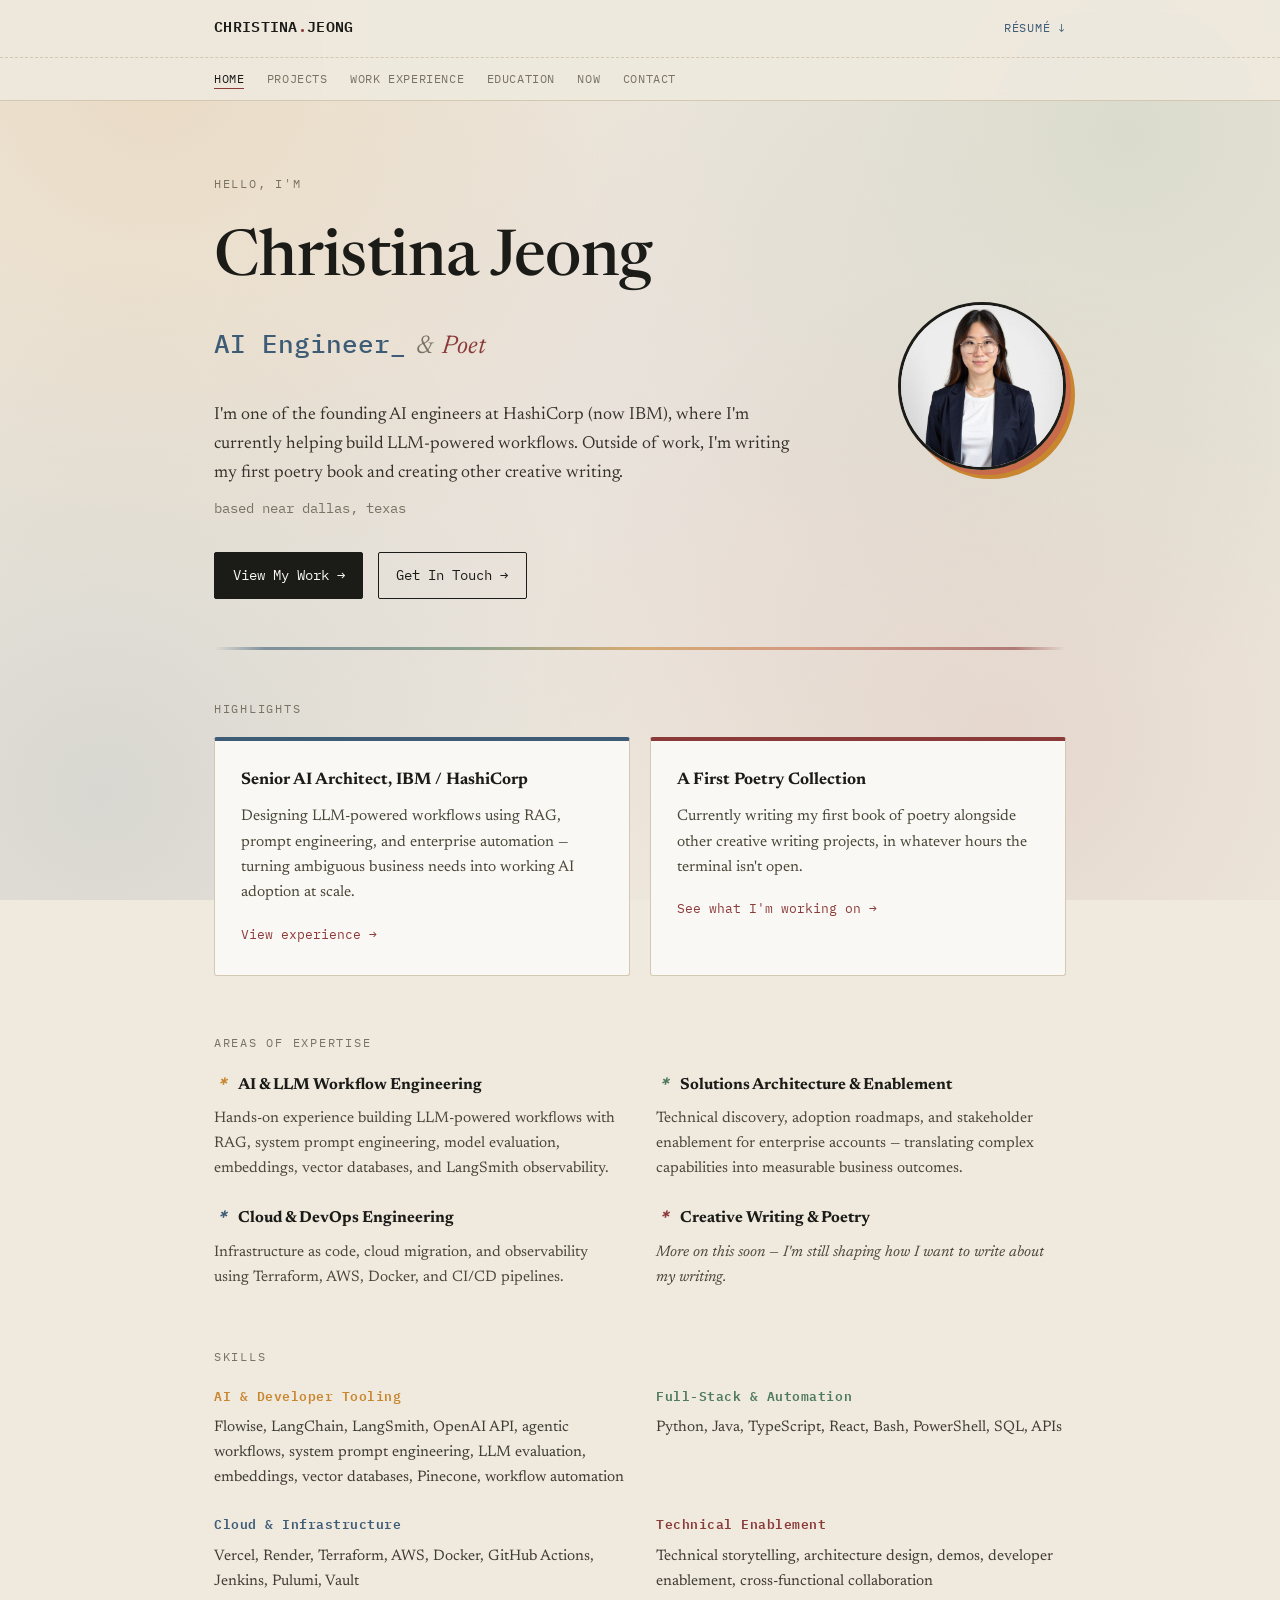
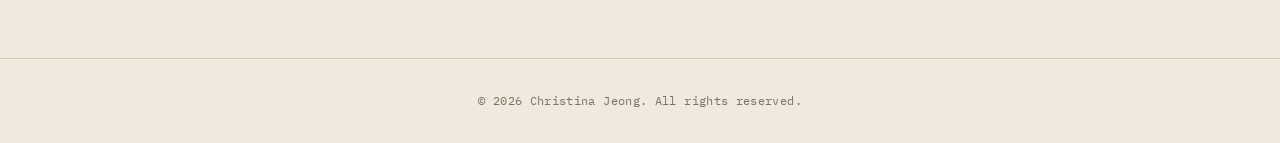
==== commit c1d143fd: "updating style and layout" ====
--- a/index.html
+++ b/index.html
@@ -40,7 +40,7 @@
       <span class="voice-verse">Poet</span>
     </p>
     <p class="bio">
-      I'm an AI engineer at HashiCorp (now IBM), where I'm currently
+      I'm one of the founding AI engineers at HashiCorp (now IBM), where I'm currently
       helping build LLM-powered workflows. Outside of work, I'm writing my first
       poetry book and creating other creative writing.
     </p>
--- a/style.css
+++ b/style.css
@@ -15,6 +15,10 @@
   --paper-line: #d3c9b2;
   --code: #3e5c76;
   --verse: #8b3a3a;
+  --gold: #c8862f;
+  --sage: #4f7a5c;
+  --coral: #c76b4a;
+  --plum: #7c5a96;
   --muted: #7a7364;
   --white: #faf8f4;
 
@@ -45,7 +49,14 @@
 
 body {
   margin: 0;
-  background: var(--paper);
+  background:
+    radial-gradient(circle at 12% 8%, rgba(200, 134, 47, 0.14), transparent 38%),
+    radial-gradient(circle at 88% 15%, rgba(79, 122, 92, 0.13), transparent 40%),
+    radial-gradient(circle at 78% 82%, rgba(139, 58, 58, 0.10), transparent 38%),
+    radial-gradient(circle at 8% 88%, rgba(62, 92, 118, 0.13), transparent 38%),
+    radial-gradient(circle at 50% 45%, rgba(124, 90, 150, 0.06), transparent 55%),
+    var(--paper);
+  background-attachment: fixed;
   color: var(--ink);
   font-family: var(--font-serif);
   font-size: 1.05rem;
@@ -178,7 +189,7 @@
   border-radius: 50%;
   overflow: hidden;
   border: 3px solid var(--ink);
-  box-shadow: 6px 6px 0 var(--verse);
+  box-shadow: 5px 5px 0 var(--coral), 9px 9px 0 var(--gold);
 }
 
 .hero .headshot img {
@@ -296,12 +307,13 @@
 }
 
 .btn.primary:hover {
-  background: var(--code);
-  border-color: var(--code);
+  background: var(--coral);
+  border-color: var(--coral);
 }
 
 .btn.ghost:hover {
-  background: var(--ink);
+  background: var(--sage);
+  border-color: var(--sage);
   color: var(--white);
 }
 
@@ -315,20 +327,20 @@
 
 .divider hr {
   border: none;
-  height: 2px;
+  height: 3px;
   margin: 0 0 3rem;
   background: linear-gradient(
     to right,
     transparent 0%,
-    var(--code) 8%,
-    var(--code) 46%,
-    transparent 46%,
-    transparent 50%,
-    var(--verse) 54%,
-    var(--verse) 92%,
+    var(--code) 6%,
+    var(--sage) 30%,
+    var(--gold) 50%,
+    var(--coral) 70%,
+    var(--verse) 94%,
     transparent 100%
   );
-  opacity: 0.55;
+  opacity: 0.6;
+  border-radius: 2px;
 }
 
 /* ---------- now section: two cards, two textures ---------- */
@@ -480,15 +492,43 @@
 .highlight-card {
   padding: 1.6rem;
   border: 1px solid var(--paper-line);
+  border-top: 4px solid var(--code);
   border-radius: 3px;
   background: var(--white);
   transition: transform 0.2s ease, box-shadow 0.2s ease, border-color 0.2s ease;
+}
+
+.highlight-card:nth-child(2) {
+  border-top-color: var(--verse);
+}
+
+.highlight-card:nth-child(3) {
+  border-top-color: var(--sage);
+}
+
+.highlight-card:nth-child(4) {
+  border-top-color: var(--gold);
 }
 
 .highlight-card:hover {
   transform: translateY(-3px);
   border-color: var(--code);
   box-shadow: 4px 4px 0 var(--code);
+}
+
+.highlight-card:nth-child(2):hover {
+  border-color: var(--verse);
+  box-shadow: 4px 4px 0 var(--verse);
+}
+
+.highlight-card:nth-child(3):hover {
+  border-color: var(--sage);
+  box-shadow: 4px 4px 0 var(--sage);
+}
+
+.highlight-card:nth-child(4):hover {
+  border-color: var(--gold);
+  box-shadow: 4px 4px 0 var(--gold);
 }
 
 .highlight-card h3 {
@@ -547,6 +587,11 @@
   font-family: var(--font-serif);
   font-style: italic;
 }
+
+.expertise-item:nth-child(1) .mark { color: var(--gold); }
+.expertise-item:nth-child(2) .mark { color: var(--sage); }
+.expertise-item:nth-child(3) .mark { color: var(--code); }
+.expertise-item:nth-child(4) .mark { color: var(--verse); }
 
 .expertise-item p {
   margin: 0;
@@ -645,6 +690,47 @@
   border-style: dashed;
   border-color: var(--code);
   color: var(--code);
+}
+
+.tag-chip.chip-gold {
+  background: rgba(200, 134, 47, 0.14);
+  border-color: var(--gold);
+  color: #7a5320;
+}
+
+.tag-chip.chip-sage {
+  background: rgba(79, 122, 92, 0.14);
+  border-color: var(--sage);
+  color: #33513c;
+}
+
+.tag-chip.chip-coral {
+  background: rgba(199, 107, 74, 0.15);
+  border-color: var(--coral);
+  color: #8a4227;
+}
+
+.tag-chip.chip-plum {
+  background: rgba(124, 90, 150, 0.14);
+  border-color: var(--plum);
+  color: #533b66;
+}
+
+.tag-chip.chip-code {
+  background: rgba(62, 92, 118, 0.14);
+  border-color: var(--code);
+  color: var(--code);
+}
+
+.tag-chip.chip-verse {
+  background: rgba(139, 58, 58, 0.12);
+  border-color: var(--verse);
+  color: var(--verse);
+}
+
+.fact-emoji {
+  font-size: 1rem;
+  margin-right: 0.35rem;
 }
 
 .fact-block p.plain {
@@ -706,8 +792,9 @@
   font-size: 0.68rem;
   letter-spacing: 0.08em;
   text-transform: uppercase;
-  color: var(--verse);
-  border: 1px solid var(--verse);
+  color: #7a5320;
+  background: rgba(200, 134, 47, 0.16);
+  border: 1px solid var(--gold);
   border-radius: 999px;
   padding: 0.2rem 0.6rem;
   margin-bottom: 0.7rem;
@@ -827,6 +914,11 @@
   margin: 0 0 0.5rem;
   font-weight: 600;
 }
+
+.skill-group:nth-child(1) h4 { color: var(--gold); }
+.skill-group:nth-child(2) h4 { color: var(--sage); }
+.skill-group:nth-child(3) h4 { color: var(--code); }
+.skill-group:nth-child(4) h4 { color: var(--verse); }
 
 .skill-group p {
   margin: 0;
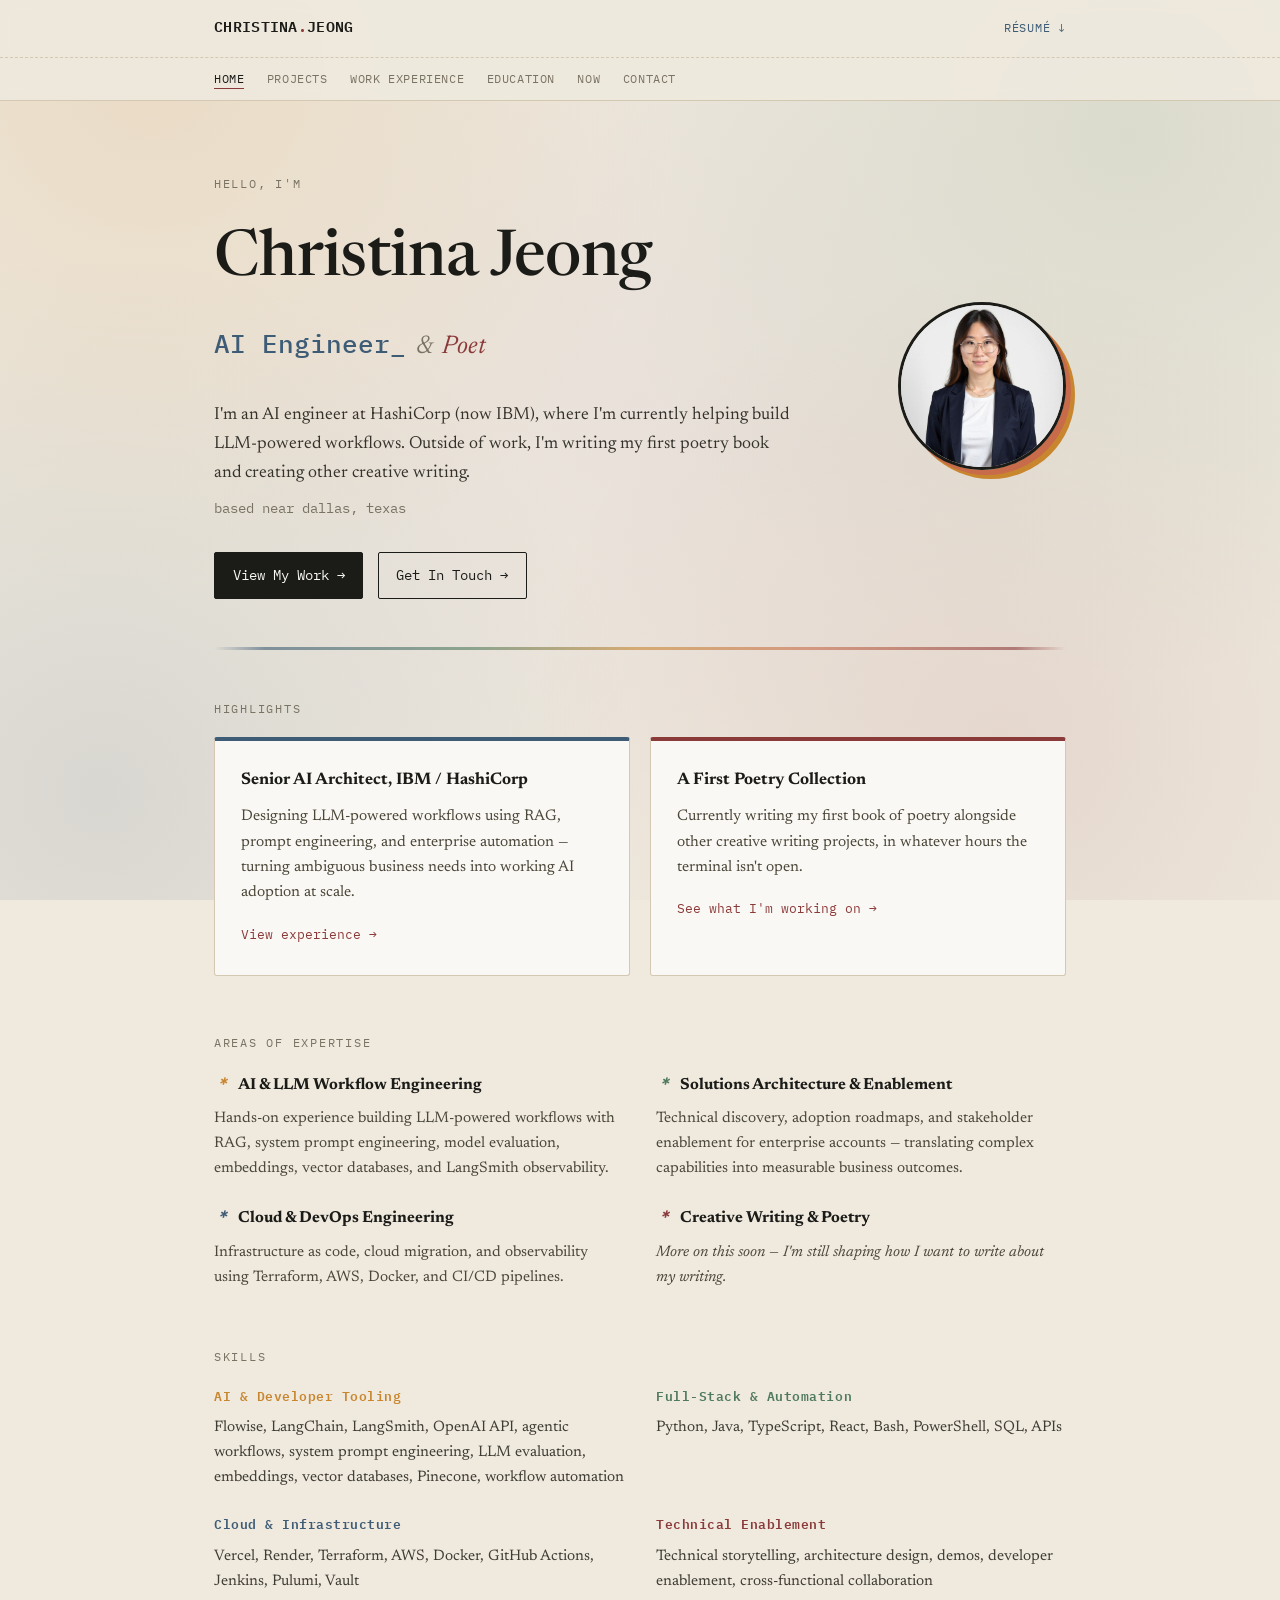
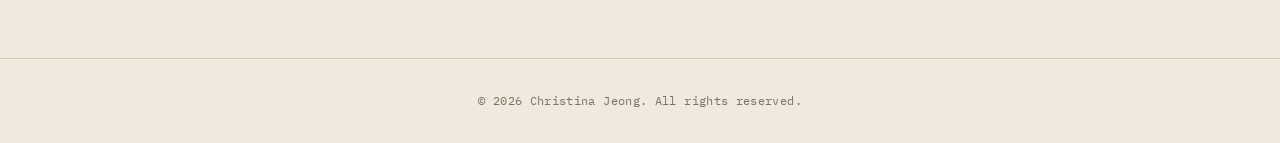
==== commit b48e7b3f: "reverting to light mode" ====
--- a/index.html
+++ b/index.html
@@ -40,7 +40,7 @@
       <span class="voice-verse">Poet</span>
     </p>
     <p class="bio">
-      I'm one of the founding AI engineers at HashiCorp (now IBM), where I'm currently
+      I'm an AI engineer at HashiCorp (now IBM), where I'm currently
       helping build LLM-powered workflows. Outside of work, I'm writing my first
       poetry book and creating other creative writing.
     </p>
